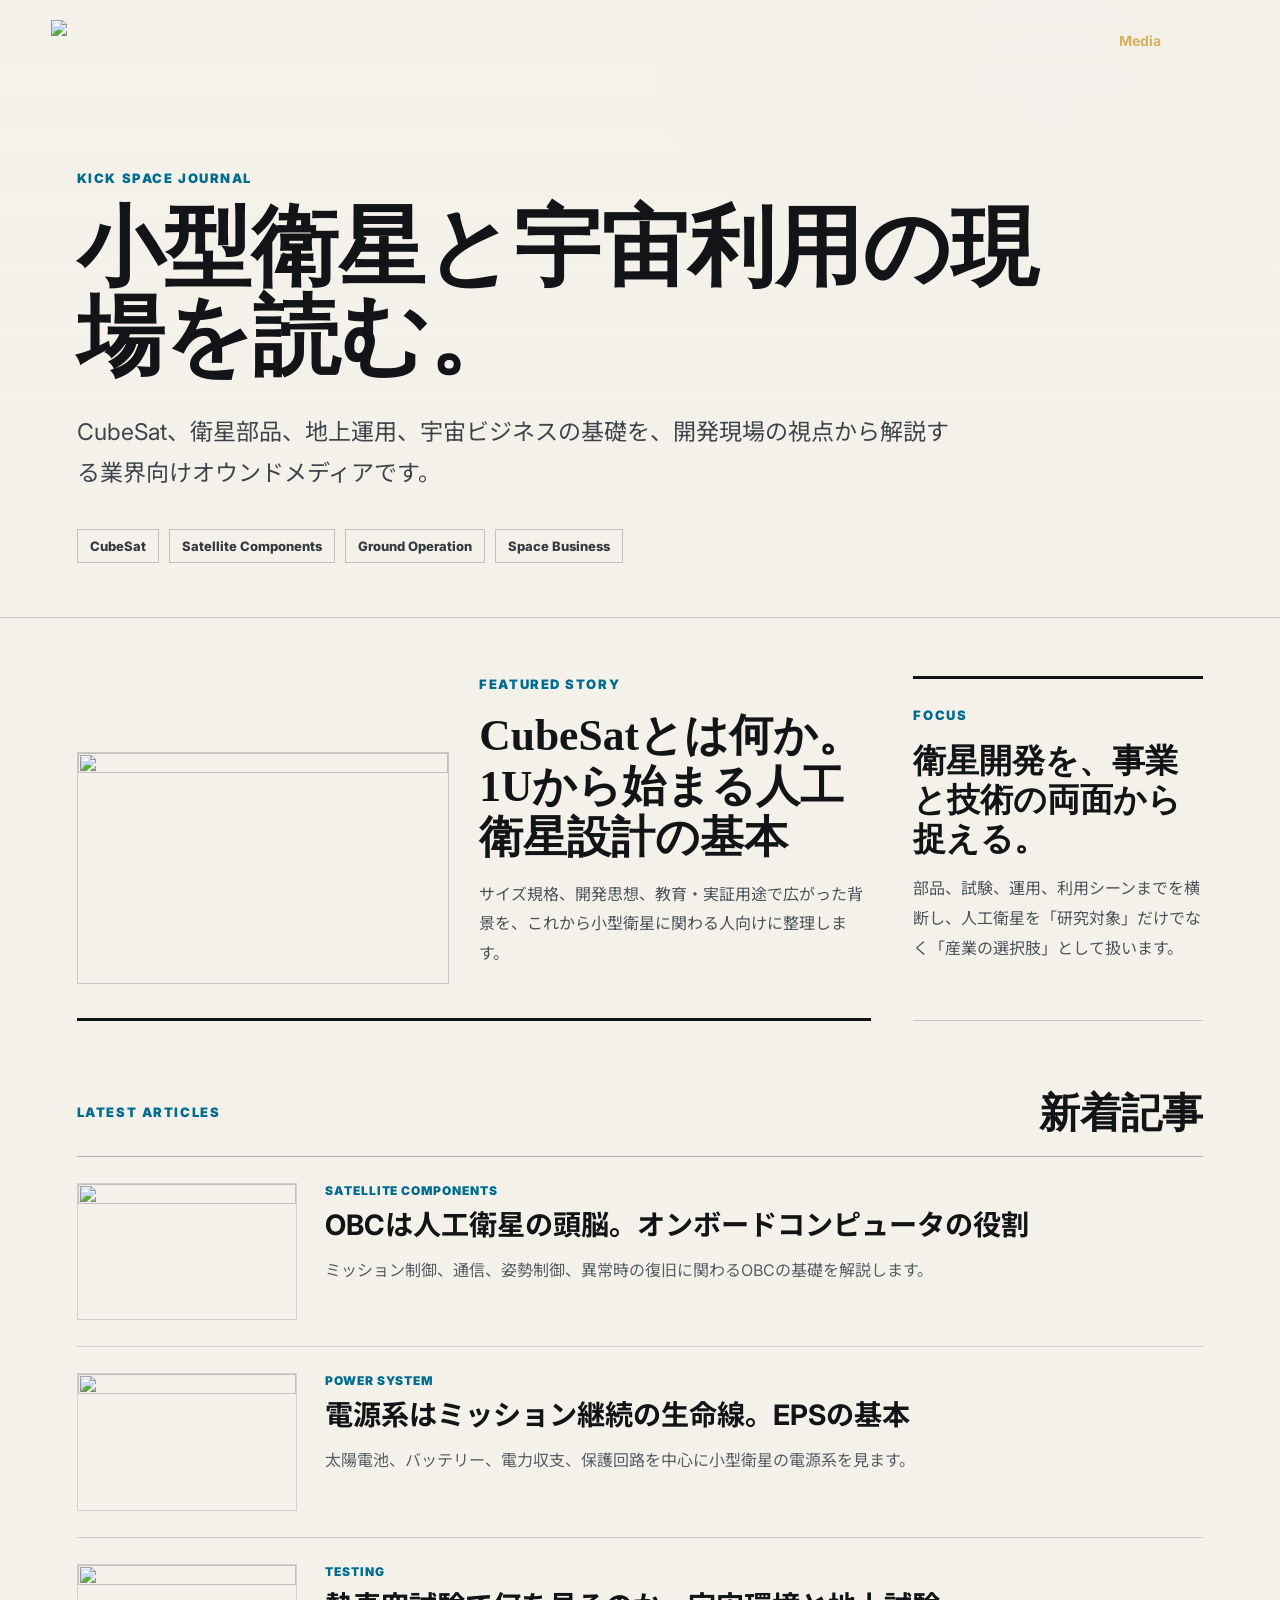
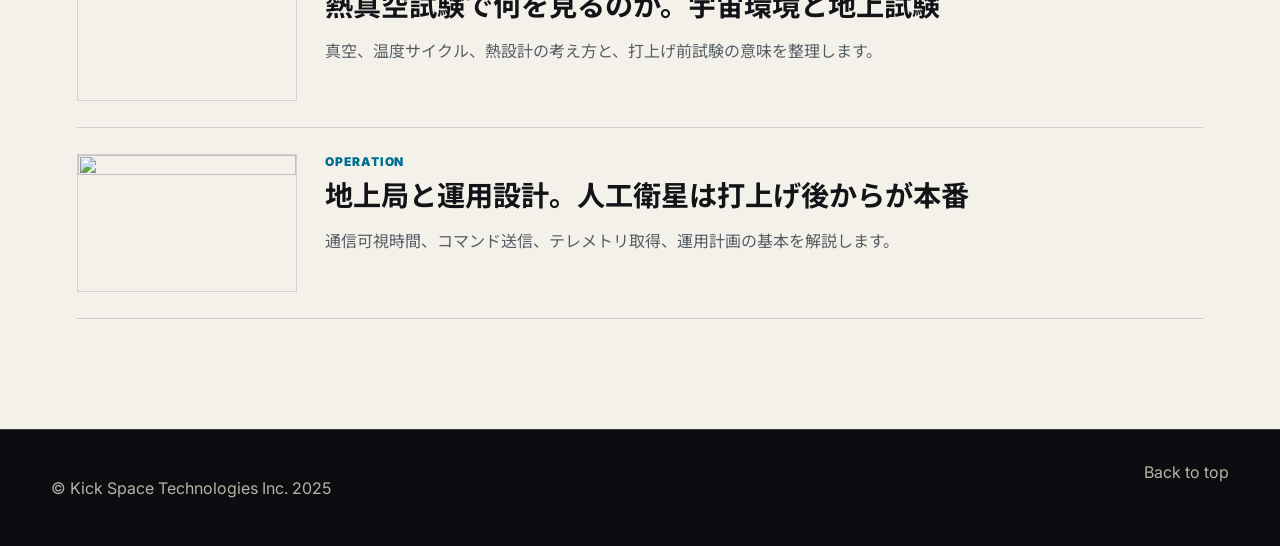
==== media.html @ a3f9a7f3 "Redesign media page as industry journal" ====
﻿<!doctype html>
<html lang="ja">
<head>
  <meta charset="utf-8" />
  <meta name="viewport" content="width=device-width, initial-scale=1" />
  <title>Media | Kick Space Technologies株式会社</title>
  <meta name="description" content="人工衛星に関する記事を発信するKick Space Technologies株式会社のメディアページです。" />
  <link rel="preconnect" href="https://fonts.googleapis.com">
  <link rel="preconnect" href="https://fonts.gstatic.com" crossorigin>
  <link href="https://fonts.googleapis.com/css2?family=Inter:wght@400;500;600;700;800&family=Noto+Sans+JP:wght@400;500;700;900&display=swap" rel="stylesheet">
  <link rel="stylesheet" href="style.css" />
</head>
<body>
  <header class="site-header" id="siteHeader">
    <a class="brand" href="index.html" aria-label="Kick Space Technologies株式会社 トップへ"><img class="brand-logo" src="assets/kst-logo-white.png" alt="Kick Space Technologies Inc." /></a>
    <button class="nav-toggle" id="navToggle" aria-expanded="false" aria-controls="globalNav" aria-label="メニューを開閉"><span></span><span></span><span></span></button>
    <nav class="global-nav" id="globalNav">
      <a class="nav-tab" href="index.html">Corporate</a>
      <a class="nav-tab" href="recruit.html">Recruit</a>
      <a href="service.html">Service</a>
      <a href="team.html">Team</a>
      <a href="news.html">News</a>
      <a class="active-link" href="media.html">Media</a>
      <a href="access.html">Access</a>
    </nav>
  </header>
  <main id="top" class="media-public">
    <section class="media-masthead">
      <p class="media-kicker">KICK SPACE JOURNAL</p>
      <h1>小型衛星と宇宙利用の現場を読む。</h1>
      <p class="media-lead">CubeSat、衛星部品、地上運用、宇宙ビジネスの基礎を、開発現場の視点から解説する業界向けオウンドメディアです。</p>
      <div class="media-topics" aria-label="記事テーマ">
        <span>CubeSat</span><span>Satellite Components</span><span>Ground Operation</span><span>Space Business</span>
      </div>
    </section>
    <section class="media-front">
      <a class="media-feature" href="media-cubesat.html">
        <img src="assets/hero-earth-cubesat.png" alt="" />
        <div>
          <p class="media-label">Featured Story</p>
          <h2>CubeSatとは何か。1Uから始まる人工衛星設計の基本</h2>
          <p>サイズ規格、開発思想、教育・実証用途で広がった背景を、これから小型衛星に関わる人向けに整理します。</p>
        </div>
      </a>
      <aside class="media-digest" aria-label="注目テーマ">
        <p class="media-label">Focus</p>
        <h2>衛星開発を、事業と技術の両面から捉える。</h2>
        <p>部品、試験、運用、利用シーンまでを横断し、人工衛星を「研究対象」だけでなく「産業の選択肢」として扱います。</p>
      </aside>
    </section>
    <section class="media-latest">
      <div class="media-section-heading">
        <p class="media-label">Latest Articles</p>
        <h2>新着記事</h2>
      </div>
      <div class="media-feed">
        <a href="media-obc.html"><img src="assets/component-obc.png" alt="" /><div><p>Satellite Components</p><h3>OBCは人工衛星の頭脳。オンボードコンピュータの役割</h3><span>ミッション制御、通信、姿勢制御、異常時の復旧に関わるOBCの基礎を解説します。</span></div></a>
        <a href="media-eps.html"><img src="assets/component-power.png" alt="" /><div><p>Power System</p><h3>電源系はミッション継続の生命線。EPSの基本</h3><span>太陽電池、バッテリー、電力収支、保護回路を中心に小型衛星の電源系を見ます。</span></div></a>
        <a href="media-thermal.html"><img src="assets/service-testing.png" alt="" /><div><p>Testing</p><h3>熱真空試験で何を見るのか。宇宙環境と地上試験</h3><span>真空、温度サイクル、熱設計の考え方と、打上げ前試験の意味を整理します。</span></div></a>
        <a href="media-ground.html"><img src="assets/service-operation.png" alt="" /><div><p>Operation</p><h3>地上局と運用設計。人工衛星は打上げ後からが本番</h3><span>通信可視時間、コマンド送信、テレメトリ取得、運用計画の基本を解説します。</span></div></a>
      </div>
    </section>
  </main>
  <footer class="site-footer"><p>© Kick Space Technologies Inc. 2025</p><a href="#top">Back to top</a></footer>
  <script src="script.js"></script>
</body>
</html>
---- style.css ----
:root{
  --bg:#03050a;
  --bg-soft:#080d17;
  --panel:rgba(255,255,255,.065);
  --panel-strong:rgba(255,255,255,.11);
  --text:#f5f7fb;
  --muted:#b6c0d4;
  --line:rgba(255,255,255,.18);
  --accent:#7be7ff;
  --accent-2:#ff335f;
  --max:1180px;
}
body.light-theme{
  --bg:#f7f9fc;
  --bg-soft:#edf2f7;
  --panel:rgba(0,18,36,.055);
  --panel-strong:rgba(0,18,36,.095);
  --text:#07111f;
  --muted:#475569;
  --line:rgba(7,17,31,.16);
  --accent:#006d8f;
  --accent-2:#d7194b;
}
*{box-sizing:border-box}
html{scroll-behavior:smooth}
body{
  margin:0;
  background:
    linear-gradient(rgba(3,5,10,.9),rgba(3,5,10,.94)),
    url("assets/hero-earth-cubesat.png") fixed right 18% top 44% / min(780px,56vw) auto no-repeat,
    var(--bg);
  color:var(--text);
  font-family:"Inter","Noto Sans JP",system-ui,sans-serif;
  letter-spacing:0;
  overflow-x:hidden;
}
body.light-theme{
  background:
    linear-gradient(rgba(247,249,252,.9),rgba(247,249,252,.94)),
    url("assets/hero-earth-cubesat.png") fixed right 18% top 44% / min(780px,56vw) auto no-repeat,
    var(--bg);
}
body::before{
  content:"";
  position:fixed;
  inset:0;
  pointer-events:none;
  background:linear-gradient(90deg,rgba(255,255,255,.03) 1px,transparent 1px),linear-gradient(rgba(255,255,255,.03) 1px,transparent 1px);
  background-size:82px 82px;
  mask-image:linear-gradient(to bottom,black,transparent 72%);
  z-index:-2;
}
body.light-theme::before{
  background:linear-gradient(90deg,rgba(7,17,31,.055) 1px,transparent 1px),linear-gradient(rgba(7,17,31,.055) 1px,transparent 1px);
}
a{color:inherit;text-decoration:none}
img{max-width:100%}
.site-header,main,.site-footer{position:relative}
main,.site-footer{z-index:1}
.site-header{
  position:fixed;
  top:0;left:0;right:0;
  z-index:20;
  display:flex;
  align-items:center;
  justify-content:space-between;
  padding:22px clamp(20px,4vw,60px);
  transition:.25s ease;
}
.site-header.scrolled{
  background:rgba(3,5,10,.8);
  backdrop-filter:blur(18px);
  border-bottom:1px solid var(--line);
  padding-block:14px;
}
body.light-theme .site-header.scrolled{
  background:rgba(247,249,252,.84);
}
.brand-logo{
  display:block;
  width:clamp(150px,14vw,215px);
  height:auto;
  filter:drop-shadow(0 0 18px rgba(123,231,255,.22));
}
body.light-theme .brand-logo{filter:invert(1) drop-shadow(0 0 14px rgba(0,109,143,.16))}
.global-nav{display:flex;gap:18px;font-weight:700;font-size:14px;align-items:center}
.global-nav a{color:#dfe6f5}
body.light-theme .global-nav a{color:#1f2937}
.global-nav a:hover,.active-link{color:var(--accent)!important}
.nav-tab{
  padding:8px 12px;
  border:1px solid rgba(255,255,255,.16);
  border-radius:999px;
  background:rgba(255,255,255,.04);
}
.nav-tab.active{border-color:rgba(123,231,255,.7);color:var(--accent)}
.nav-toggle{display:none;background:none;border:0;width:42px;height:42px}
.nav-toggle span{display:block;height:2px;background:#fff;margin:7px;border-radius:2px}
body.light-theme .nav-toggle span{background:#07111f}
.theme-toggle{
  display:inline-flex;
  align-items:center;
  gap:8px;
  min-height:38px;
  padding:0 12px;
  border:1px solid var(--line);
  border-radius:999px;
  background:rgba(255,255,255,.06);
  color:var(--text);
  font:inherit;
  font-size:13px;
  font-weight:800;
  cursor:pointer;
}
.theme-toggle:hover{border-color:var(--accent);color:var(--accent)}
.theme-dot{
  width:16px;
  height:16px;
  border-radius:50%;
  background:#fff;
  border:1px solid rgba(255,255,255,.5);
  box-shadow:inset -5px -3px 0 rgba(0,0,0,.65);
}
body.light-theme .theme-toggle{background:rgba(7,17,31,.04)}
body.light-theme .theme-dot{
  background:#07111f;
  border-color:rgba(7,17,31,.24);
  box-shadow:inset 5px 3px 0 rgba(255,255,255,.88);
}
.section-pad{max-width:var(--max);margin-inline:auto;padding:112px clamp(22px,4vw,42px)}
section{scroll-margin-top:92px}
.eyebrow{
  margin:0 0 18px;
  color:var(--accent);
  font-size:12px;
  font-weight:800;
  letter-spacing:.18em;
  text-transform:uppercase;
}
.lead,.body-text p,.section-head p,.card p,.news p,.form-note,.article-body p,.article-body li,.job-body p,.job-body li{
  color:var(--muted);
  line-height:1.9;
  font-size:15px;
}
.kv{
  position:relative;
  min-height:100vh;
  max-width:none;
  display:grid;
  align-items:center;
  padding:150px clamp(22px,6vw,92px) 96px;
  overflow:hidden;
}
.kv::after{
  content:"";
  position:absolute;
  inset:0;
  background:
    linear-gradient(90deg,rgba(3,5,10,.95) 0%,rgba(3,5,10,.78) 34%,rgba(3,5,10,.32) 62%,rgba(3,5,10,.1) 100%),
    linear-gradient(0deg,rgba(3,5,10,.92) 0%,transparent 34%);
  z-index:-1;
}
.kv-media{position:absolute;inset:0;z-index:-2}
.kv-media img{width:100%;height:100%;object-fit:cover;object-position:67% 50%;opacity:.96;filter:saturate(1.05) contrast(1.05)}
.kv-copy{width:min(760px,100%);position:relative;z-index:1}
.kv h1,.recruit-hero h1,.page-hero h1{
  margin:0 0 24px;
  font-size:clamp(40px,5.6vw,80px);
  line-height:1.08;
  font-weight:900;
  text-wrap:balance;
  word-break:keep-all;
  line-break:strict;
}
.kv h1{max-width:12em}
.lead{font-size:clamp(16px,1.35vw,20px);max-width:720px}
.kv-actions{display:flex;gap:14px;margin-top:32px;flex-wrap:wrap}
.button{
  display:inline-flex;
  align-items:center;
  justify-content:center;
  min-height:52px;
  padding:0 24px;
  border-radius:999px;
  font-weight:800;
  border:1px solid var(--line);
  cursor:pointer;
}
.button.primary{background:#fff;color:#05070c}
.button.primary:hover{background:var(--accent)}
.button.ghost{background:rgba(255,255,255,.05);color:#fff}
.button.ghost:hover{border-color:var(--accent);color:var(--accent)}
body.light-theme .button.primary{background:#07111f;color:#fff}
body.light-theme .button.ghost{background:rgba(7,17,31,.04);color:#07111f}
.statement{
  padding:42px 24px;
  border-block:1px solid var(--line);
  background:rgba(255,255,255,.03);
  text-align:center;
}
.statement p{margin:0;font-size:clamp(20px,3vw,38px);font-weight:900;color:#eef3ff}
.split,.contact,.message-panel{display:grid;grid-template-columns:.9fr 1.1fr;gap:58px}
.split h2,.section-head h2,.contact h2,.message-card h2{
  font-size:clamp(30px,4.4vw,62px);
  line-height:1.18;
  margin:0;
  font-weight:900;
  text-wrap:balance;
}
.cards{display:grid;grid-template-columns:repeat(4,1fr);gap:18px;margin-top:44px}
.card{
  overflow:hidden;
  min-height:330px;
  padding:0 24px 26px;
  background:linear-gradient(180deg,var(--panel),rgba(255,255,255,.025));
  border:1px solid var(--line);
  border-radius:8px;
  transition:.25s ease;
}
.card img{display:block;width:calc(100% + 48px);height:150px;margin:0 -24px 24px;object-fit:cover;border-bottom:1px solid rgba(255,255,255,.16)}
.card:hover,.position-card:hover,.link-card:hover,.news-list article:hover{transform:translateY(-5px);border-color:rgba(123,231,255,.55)}
.card-no{color:var(--accent-2);font-weight:900}
.card h3{font-size:21px;line-height:1.35;margin:18px 0 12px}
.page-hero,.recruit-hero{
  position:relative;
  max-width:none;
  min-height:56vh;
  display:flex;
  flex-direction:column;
  justify-content:flex-end;
  padding:150px clamp(22px,6vw,92px) 72px;
  overflow:hidden;
}
.page-hero::before,.recruit-hero::before{
  content:"";
  position:absolute;
  inset:0;
  background:
    linear-gradient(90deg,rgba(3,5,10,.95),rgba(3,5,10,.72) 52%,rgba(3,5,10,.35)),
    url("assets/hero-earth-cubesat.png") right center / cover no-repeat;
  z-index:-1;
}
body.light-theme .page-hero::before{
  background:
    linear-gradient(90deg,rgba(247,249,252,.96),rgba(247,249,252,.75) 52%,rgba(247,249,252,.38)),
    url("assets/hero-earth-cubesat.png") right center / cover no-repeat;
}
.recruit-hero{min-height:76vh}
.recruit-hero > div{
  width:min(1120px,100%);
}
.recruit-hero h1{
  max-width:12.2em;
  font-size:clamp(48px,5vw,92px);
  overflow-wrap:normal;
}
.recruit-hero::before{background:linear-gradient(90deg,rgba(3,5,10,.92),rgba(3,5,10,.48) 56%,rgba(3,5,10,.25)),url("assets/kitakyushu-manufacturing.png") center / cover no-repeat}
body.light-theme .recruit-hero::before{background:linear-gradient(90deg,rgba(247,249,252,.94),rgba(247,249,252,.58) 56%,rgba(247,249,252,.3)),url("assets/kitakyushu-manufacturing.png") center / cover no-repeat}
.message-card,.position-card,.link-card,.article-card,.access-card{
  border:1px solid var(--line);
  border-radius:8px;
  padding:26px;
  background:linear-gradient(180deg,var(--panel),rgba(255,255,255,.025));
}
.message-card{
  position:relative;
  overflow:hidden;
  min-height:540px;
  display:flex;
  flex-direction:column;
}
.message-photo{
  width:min(330px,62%);
  margin:auto 0 -26px auto;
  border:1px solid rgba(255,255,255,.2);
  border-radius:8px 0 0 0;
  overflow:hidden;
  background:rgba(255,255,255,.05);
  box-shadow:0 -18px 44px rgba(0,0,0,.28);
}
.message-photo img{
  display:block;
  width:100%;
  aspect-ratio:4/5;
  object-fit:cover;
  object-position:center top;
}
body.light-theme .message-photo{border-color:rgba(7,17,31,.16)}
.position-grid,.link-grid{display:grid;grid-template-columns:repeat(3,1fr);gap:18px}
.media-grid{display:grid;grid-template-columns:repeat(2,minmax(0,1fr));gap:18px}
.article-card{display:block;overflow:hidden;padding:0}
.article-card img{
  display:block;
  width:100%;
  height:220px;
  object-fit:cover;
  border-bottom:1px solid var(--line);
}
.article-card h3,.article-card p{padding-inline:26px}
.article-card h3{padding-top:24px}
.article-card p{padding-bottom:26px}
.position-card{display:block;transition:.2s ease}
.position-card h3,.link-card h3,.article-card h3{
  margin:0 0 12px;
  font-size:22px;
  line-height:1.45;
  word-break:keep-all;
  line-break:strict;
  overflow-wrap:break-word;
}
.media-hero h1{
  max-width:11em;
  font-size:clamp(34px,4.2vw,62px);
  line-height:1.15;
}
.media-hero .lead{max-width:780px}
.media-public{
  background:#f4f1ea;
  color:#121417;
  min-height:100vh;
}
.media-public a{color:inherit}
.media-masthead{
  padding:170px clamp(22px,6vw,116px) 54px;
  border-bottom:1px solid rgba(18,20,23,.18);
  background:
    linear-gradient(180deg,rgba(244,241,234,.96),rgba(244,241,234,1)),
    radial-gradient(circle at 82% 18%,rgba(0,109,143,.16),transparent 34%);
}
.media-kicker,
.media-label{
  margin:0 0 18px;
  color:#006d8f;
  font-size:13px;
  font-weight:900;
  letter-spacing:.12em;
  text-transform:uppercase;
}
.media-masthead h1{
  max-width:980px;
  margin:0;
  font-family:Georgia,"Times New Roman","Noto Serif JP",serif;
  font-size:clamp(48px,6.8vw,112px);
  line-height:1.02;
  font-weight:700;
}
.media-lead{
  max-width:880px;
  margin:30px 0 0;
  color:#3d444b;
  font-size:clamp(17px,1.8vw,24px);
  line-height:1.8;
}
.media-topics{
  display:flex;
  flex-wrap:wrap;
  gap:10px;
  margin-top:34px;
}
.media-topics span{
  border:1px solid rgba(18,20,23,.22);
  padding:8px 12px;
  color:#333a40;
  font-size:13px;
  font-weight:800;
}
.media-front,
.media-latest{
  max-width:1640px;
  margin-inline:auto;
  padding-inline:clamp(22px,6vw,116px);
}
.media-front{
  display:grid;
  grid-template-columns:minmax(0,1.7fr) minmax(280px,.62fr);
  gap:42px;
  padding-block:58px 34px;
}
.media-feature{
  display:grid;
  grid-template-columns:minmax(300px,.95fr) minmax(0,1fr);
  gap:30px;
  align-items:end;
  padding-bottom:34px;
  border-bottom:3px solid #121417;
}
.media-feature img{
  width:100%;
  aspect-ratio:16/10;
  object-fit:cover;
  border:1px solid rgba(18,20,23,.18);
}
.media-feature h2,
.media-digest h2,
.media-section-heading h2{
  margin:0;
  font-family:Georgia,"Times New Roman","Noto Serif JP",serif;
  font-weight:700;
  line-height:1.18;
}
.media-feature h2{
  font-size:clamp(30px,3.4vw,56px);
}
.media-feature p:not(.media-label),
.media-digest p:not(.media-label){
  color:#4b535a;
  font-size:16px;
  line-height:1.85;
}
.media-digest{
  border-top:3px solid #121417;
  border-bottom:1px solid rgba(18,20,23,.18);
  padding:28px 0;
}
.media-digest h2{
  font-size:clamp(26px,2.6vw,40px);
}
.media-latest{
  padding-block:34px 110px;
}
.media-section-heading{
  display:flex;
  align-items:end;
  justify-content:space-between;
  gap:24px;
  border-bottom:1px solid rgba(18,20,23,.28);
  padding-bottom:18px;
}
.media-section-heading h2{
  font-size:clamp(30px,3.2vw,48px);
}
.media-feed{
  display:grid;
}
.media-feed a{
  display:grid;
  grid-template-columns:220px minmax(0,1fr);
  gap:28px;
  padding:26px 0;
  border-bottom:1px solid rgba(18,20,23,.16);
}
.media-feed img{
  width:100%;
  aspect-ratio:16/10;
  object-fit:cover;
  border:1px solid rgba(18,20,23,.14);
}
.media-feed p{
  margin:0 0 8px;
  color:#006d8f;
  font-size:12px;
  font-weight:900;
  letter-spacing:.08em;
  text-transform:uppercase;
}
.media-feed h3{
  margin:0;
  font-size:clamp(22px,2.2vw,34px);
  line-height:1.35;
}
.media-feed span{
  display:block;
  margin-top:12px;
  color:#555d64;
  line-height:1.75;
}
.position-meta{display:flex;flex-wrap:wrap;gap:8px;margin-top:18px}
.position-meta span{font-size:12px;font-weight:800;color:#dfe6f5;border:1px solid var(--line);border-radius:999px;padding:6px 10px}
.service-detail{display:grid;grid-template-columns:92px minmax(0,1fr);gap:34px;border-bottom:1px solid var(--line);padding-block:74px}
.service-number{color:var(--accent-2);font-size:50px;line-height:1;font-weight:900}
.service-content{max-width:980px}
.service-content h2{margin:0 0 20px;font-size:clamp(28px,3.6vw,52px);line-height:1.18}
.service-content p,.service-list li{color:var(--muted);font-size:16px;line-height:1.9}
.service-content a,.article-body a{color:var(--accent);text-decoration:underline;text-underline-offset:4px}
.service-wide-image{width:100%;max-height:390px;object-fit:cover;border:1px solid var(--line);border-radius:8px;margin-top:24px}
.product-grid{display:grid;grid-template-columns:repeat(3,1fr);gap:16px;margin-top:24px}
.product-grid article{border:1px solid var(--line);border-radius:8px;overflow:hidden;background:var(--panel)}
.product-grid img{width:100%;height:180px;object-fit:cover;display:block}
.product-grid h3{margin:0;padding:16px 18px 6px;font-size:18px}
.product-grid p{padding:0 18px 18px;margin:0;font-size:13px;line-height:1.7}
.service-list{display:grid;grid-template-columns:repeat(2,1fr);gap:10px 22px;padding-left:1.2em}
.team-section,.spacecraft{max-width:none;background:linear-gradient(180deg,rgba(255,255,255,.035),rgba(255,255,255,.015));border-block:1px solid var(--line)}
.team-section .section-head,.team-strip,.spacecraft .section-head,.manufacturing-feature{max-width:var(--max);margin-inline:auto}
.team-strip{display:grid;grid-template-columns:.88fr repeat(5,1fr);gap:14px;margin-top:44px}
.team-logo-card,.member-card{min-height:260px;border:1px solid var(--line);border-radius:8px;background:linear-gradient(180deg,rgba(255,255,255,.08),rgba(255,255,255,.025));overflow:hidden;transition:.2s ease}
.team-logo-card:hover,.member-card:hover{transform:translateY(-6px);border-color:rgba(123,231,255,.62)}
.team-logo-card{display:flex;flex-direction:column;justify-content:space-between;padding:24px}
.team-logo-card img{width:100%;max-width:210px;height:auto}
.team-logo-card span,.member-card span{color:var(--muted);font-size:12px;font-weight:800}
.member-card{display:flex;flex-direction:column}
.member-card img{width:100%;height:190px;object-fit:cover;object-position:center top}
.member-card strong{display:block;padding:18px 18px 6px;font-size:20px}
.member-card span{padding:0 18px 18px}
.interview-page{
  max-width:var(--max);
  margin-inline:auto;
  padding:140px clamp(22px,4vw,42px) 104px;
  display:grid;
  grid-template-columns:minmax(260px,360px) minmax(0,1fr);
  gap:56px;
  align-items:start;
}
.interview-photo{
  position:sticky;
  top:112px;
  border:1px solid var(--line);
  border-radius:8px;
  overflow:hidden;
  background:rgba(255,255,255,.05);
}
.interview-photo img{
  display:block;
  width:100%;
  aspect-ratio:4/5;
  object-fit:cover;
  object-position:center top;
}
.interview-article{
  min-width:0;
  max-width:760px;
}
.interview-article h1{
  margin:0 0 24px;
  font-size:clamp(34px,4.2vw,60px);
  line-height:1.16;
  font-weight:900;
  text-wrap:balance;
  word-break:keep-all;
  line-break:strict;
}
.interview-article h2{
  margin:46px 0 16px;
  padding-top:30px;
  border-top:1px solid var(--line);
  font-size:clamp(21px,2vw,28px);
  line-height:1.55;
  word-break:keep-all;
  line-break:strict;
}
.interview-article p,.interview-article li{
  color:var(--muted);
  font-size:16px;
  line-height:2;
}
.interview-article a{
  color:var(--accent);
  text-decoration:underline;
  text-underline-offset:4px;
}
.profile-box{
  margin:28px 0 44px;
  padding:24px;
  border:1px solid var(--line);
  border-radius:8px;
  background:rgba(255,255,255,.055);
}
.profile-box h3{
  margin:0 0 16px;
  font-size:24px;
  line-height:1.35;
}
.profile-box p{
  margin:10px 0 0;
}
.interview-article blockquote{
  margin:26px 0;
  padding:20px 24px;
  border-left:3px solid var(--accent);
  border-radius:0 8px 8px 0;
  background:rgba(123,231,255,.07);
}
.interview-article blockquote p{
  margin:0;
  color:#eef7ff;
  font-weight:700;
}
.interview-next{
  display:flex;
  gap:12px;
  flex-wrap:wrap;
  margin-top:54px;
}
.manufacturing-feature{display:grid;grid-template-columns:1.08fr .92fr;gap:42px;align-items:center;margin-top:48px;padding:1px;border:1px solid rgba(255,255,255,.2);background:rgba(255,255,255,.04)}
.manufacturing-feature img{width:100%;height:100%;min-height:330px;object-fit:cover}
.manufacturing-feature div{padding:32px 32px 32px 0}
.manufacturing-feature h3{font-size:clamp(26px,3vw,42px);line-height:1.22;margin:0 0 18px}
.news-list{display:grid;gap:14px;margin-top:36px}
.news-list article{
  display:grid;
  grid-template-columns:180px 132px minmax(520px,1fr) 80px;
  gap:18px;
  align-items:start;
  padding:24px;
  border:1px solid transparent;
  border-top:1px solid var(--line);
  transition:.2s ease;
}
.news-thumb{
  width:100%;
  aspect-ratio:16/10;
  object-fit:cover;
  border:1px solid var(--line);
  border-radius:8px;
}
.news-list time{color:var(--accent);font-weight:800}
.news-list h3{margin:0;font-size:20px;line-height:1.5}
.news-list p{margin:0}
.article-layout,.job-layout{max-width:920px;margin-inline:auto;padding:130px clamp(22px,4vw,42px) 96px}
.article-hero-image{
  width:100%;
  max-height:430px;
  object-fit:cover;
  border:1px solid var(--line);
  border-radius:8px;
  margin:14px 0 34px;
}
.article-body h2,.job-body h2{font-size:26px;line-height:1.4;margin:42px 0 14px}
.article-body h3,.job-body h3{font-size:20px;margin:30px 0 10px}
.article-body ul,.job-body ul{padding-left:1.2em}
.source-list{margin-top:42px;padding:20px;border:1px solid var(--line);border-radius:8px;background:rgba(255,255,255,.04)}
.source-list a{display:block;color:var(--accent);margin-top:8px;text-decoration:underline;text-underline-offset:4px}
.job-lead{padding:24px;border:1px solid var(--line);border-radius:8px;background:rgba(255,255,255,.045);margin:24px 0 36px}
.job-table{display:grid;gap:1px;background:var(--line);border:1px solid var(--line);margin:22px 0}
.job-row{display:grid;grid-template-columns:160px 1fr;background:#070b14}
body.light-theme .job-row{background:#fff}
.job-row strong,.job-row span{padding:16px}
.job-row strong{color:var(--accent)}
.channel-grid{display:grid;grid-template-columns:repeat(4,1fr);gap:16px}
.channel-card{border:1px solid var(--line);border-radius:8px;padding:22px;background:linear-gradient(180deg,var(--panel),rgba(255,255,255,.025));display:grid;gap:16px;min-height:170px}
.channel-icon{width:44px;height:44px;border-radius:50%;display:grid;place-items:center;background:#fff;color:#05070c;font-weight:900}
.channel-card h3{margin:0;font-size:20px}.channel-card p{margin:0;color:var(--muted);line-height:1.7}
.access-grid{display:grid;grid-template-columns:.9fr 1.1fr;gap:22px;align-items:stretch}
.access-card h2{margin:0 0 18px;font-size:clamp(26px,3vw,42px);line-height:1.2}
.access-list{display:grid;gap:1px;background:var(--line);border:1px solid var(--line);margin-top:22px}
.access-row{display:grid;grid-template-columns:140px 1fr;background:#070b14}
body.light-theme .access-row{background:#fff}
.access-row strong,.access-row span{padding:15px}
.access-row strong{color:var(--accent)}
.map-panel{
  min-height:360px;
  border:1px solid var(--line);
  border-radius:8px;
  overflow:hidden;
  background:
    linear-gradient(rgba(3,5,10,.26),rgba(3,5,10,.72)),
    url("assets/kitakyushu-manufacturing.png") center / cover no-repeat;
  display:flex;
  align-items:flex-end;
  padding:28px;
}
.map-panel .button{background:#fff;color:#05070c}
body.light-theme .map-panel .button{background:#07111f;color:#fff}
.contact-form{padding:30px;border:1px solid var(--line);border-radius:8px;background:var(--panel)}
label{display:block;font-size:13px;font-weight:800;color:#eef3ff;margin-bottom:16px}
input,textarea{width:100%;margin-top:8px;border:1px solid rgba(255,255,255,.18);border-radius:8px;background:rgba(0,0,0,.28);color:#fff;padding:15px 16px;font:inherit}
textarea{resize:vertical}.contact-form .button{width:100%;margin-top:8px}
.site-footer{display:flex;justify-content:space-between;gap:20px;padding:32px clamp(22px,4vw,60px);border-top:1px solid var(--line);color:var(--muted)}
@media (max-width:960px){
  .split,.contact,.message-panel,.manufacturing-feature,.service-detail,.job-row,.interview-page,.access-grid,.access-row{grid-template-columns:1fr}
  .cards,.position-grid,.link-grid,.team-strip,.product-grid,.media-grid,.channel-grid{grid-template-columns:repeat(2,1fr)}
  .media-masthead{padding-top:132px}
  .media-front,
  .media-feature{grid-template-columns:1fr}
  .media-digest{border-top-width:1px}
  .media-feed a{grid-template-columns:180px minmax(0,1fr)}
  .service-list{grid-template-columns:1fr}.manufacturing-feature div{padding:10px 28px 32px}
  .interview-page{gap:34px;padding-top:120px}
  .interview-photo{position:relative;top:auto;max-width:420px}
  .interview-article{max-width:none}
  .news-list article{grid-template-columns:160px 1fr}
  .news-list h3,.news-list p{grid-column:1 / -1}
  .global-nav{position:fixed;inset:74px 18px auto 18px;display:none;flex-direction:column;padding:24px;border:1px solid var(--line);border-radius:8px;background:rgba(3,5,10,.94);backdrop-filter:blur(18px)}
  body.light-theme .global-nav{background:rgba(247,249,252,.96)}
  .global-nav.open{display:flex}.nav-toggle{display:block}
}
@media (max-width:560px){
  .section-pad{padding-block:86px}.kv{min-height:92vh;padding-inline:22px}.kv h1{font-size:clamp(36px,10vw,54px);max-width:9em}
  .recruit-hero h1{font-size:clamp(36px,11vw,54px);max-width:9.5em}
  .media-masthead{padding:116px 22px 42px}
  .media-masthead h1{font-size:clamp(42px,14vw,64px)}
  .media-front,
  .media-latest{padding-inline:22px}
  .media-front{padding-block:38px 22px}
  .media-feed a{grid-template-columns:1fr}
  .message-card{min-height:auto}
  .message-photo{width:100%;margin:26px 0 -26px}
  .interview-page{padding:104px 22px 76px}
  .interview-article h1{font-size:32px}
  .interview-article h2{font-size:21px}
  .interview-article p,.interview-article li{font-size:15px;line-height:1.9}
  .cards,.position-grid,.link-grid,.team-strip,.product-grid,.media-grid,.channel-grid{grid-template-columns:1fr}
  .news-list article{grid-template-columns:1fr}
  .site-footer{flex-direction:column}.brand-logo{width:148px}.kv-actions .button{width:100%}.card{min-height:auto}
}

/* Design refresh: quieter industrial-corporate tone without changing content. */
:root{
  --bg:#0b0d10;
  --bg-soft:#12161b;
  --panel:#12161b;
  --panel-strong:#181e25;
  --text:#f4f1ea;
  --muted:#b9b1a5;
  --line:rgba(244,241,234,.18);
  --accent:#d6b25e;
  --accent-2:#8fb3c9;
}
body.light-theme{
  --bg:#f4f1ea;
  --bg-soft:#e9e3d7;
  --panel:#fffaf0;
  --panel-strong:#ece4d5;
  --text:#171717;
  --muted:#5f5b53;
  --line:rgba(23,23,23,.18);
  --accent:#8a6528;
  --accent-2:#315f78;
}
body,
body.light-theme{
  background:var(--bg);
}
body::before{
  content:none;
}
.site-header{
  padding:20px clamp(20px,4vw,60px);
}
.site-header.scrolled{
  background:rgba(11,13,16,.92);
  backdrop-filter:blur(12px);
  padding-block:12px;
}
body.light-theme .site-header.scrolled{
  background:rgba(244,241,234,.94);
}
.brand-logo{
  filter:none;
}
body.light-theme .brand-logo{
  filter:invert(1);
}
.global-nav a{
  color:rgba(244,241,234,.86);
}
.nav-tab,
.theme-toggle{
  border-radius:3px;
  background:transparent;
}
.nav-tab{
  border-color:currentColor;
  padding:7px 11px;
}
.nav-tab.active{
  color:var(--accent);
}
.theme-dot{
  border-radius:2px;
  box-shadow:none;
}
.eyebrow{
  font-weight:700;
  letter-spacing:.08em;
}
.kv{
  min-height:92vh;
  padding-bottom:84px;
}
.kv::after{
  background:
    linear-gradient(90deg,rgba(11,13,16,.98) 0%,rgba(11,13,16,.82) 38%,rgba(11,13,16,.48) 68%,rgba(11,13,16,.2) 100%),
    linear-gradient(0deg,rgba(11,13,16,.95) 0%,transparent 32%);
}
.kv-media img,
.card img,
.article-card img,
.service-wide-image,
.product-grid img,
.member-card img,
.interview-photo img,
.manufacturing-feature img,
.news-thumb,
.article-hero-image{
  filter:saturate(.88) contrast(1.02);
}
.kv h1,
.recruit-hero h1,
.page-hero h1,
.split h2,
.section-head h2,
.contact h2,
.message-card h2{
  font-weight:800;
}
.button{
  border-radius:3px;
  font-weight:700;
}
.button.primary,
body.light-theme .button.primary{
  background:var(--text);
  border-color:var(--text);
  color:var(--bg);
}
.button.primary:hover{
  background:var(--accent);
  border-color:var(--accent);
  color:#111;
}
.button.ghost,
body.light-theme .button.ghost{
  background:transparent;
  color:var(--text);
}
.statement{
  background:var(--bg-soft);
}
.statement p{
  color:var(--text);
  font-weight:800;
}
.card,
.message-card,
.position-card,
.link-card,
.article-card,
.access-card,
.product-grid article,
.team-logo-card,
.member-card,
.profile-box,
.source-list,
.job-lead,
.channel-card,
.contact-form{
  background:var(--panel);
  border-radius:2px;
}
.card,
.position-card,
.link-card,
.article-card,
.team-logo-card,
.member-card,
.news-list article{
  transition:transform .2s ease,border-color .2s ease;
}
.card:hover,
.position-card:hover,
.link-card:hover,
.news-list article:hover,
.team-logo-card:hover,
.member-card:hover{
  transform:translateY(-2px);
  border-color:var(--accent);
}
.card img{
  border-bottom-color:var(--line);
}
.card-no,
.service-number{
  color:var(--accent-2);
  font-weight:800;
}
.page-hero::before,
.recruit-hero::before{
  background:
    linear-gradient(90deg,rgba(11,13,16,.98),rgba(11,13,16,.78) 52%,rgba(11,13,16,.44)),
    url("assets/hero-earth-cubesat.png") right center / cover no-repeat;
}
body.light-theme .page-hero::before{
  background:
    linear-gradient(90deg,rgba(11,13,16,.94),rgba(11,13,16,.68) 52%,rgba(11,13,16,.3)),
    url("assets/hero-earth-cubesat.png") right center / cover no-repeat;
}
.recruit-hero::before{
  background:
    linear-gradient(90deg,rgba(11,13,16,.94),rgba(11,13,16,.6) 56%,rgba(11,13,16,.3)),
    url("assets/kitakyushu-manufacturing.png") center / cover no-repeat;
}
body.light-theme .recruit-hero::before{
  background:
    linear-gradient(90deg,rgba(11,13,16,.94),rgba(11,13,16,.62) 56%,rgba(11,13,16,.28)),
    url("assets/kitakyushu-manufacturing.png") center / cover no-repeat;
}
body.light-theme .kv,
body.light-theme .page-hero,
body.light-theme .recruit-hero{
  color:#f4f1ea;
}
body.light-theme .kv .lead,
body.light-theme .page-hero .lead,
body.light-theme .recruit-hero .lead{
  color:rgba(244,241,234,.82);
}
body.light-theme .kv .eyebrow,
body.light-theme .page-hero .eyebrow,
body.light-theme .recruit-hero .eyebrow{
  color:var(--accent);
}
body.light-theme .kv .button.primary,
body.light-theme .page-hero .button.primary,
body.light-theme .recruit-hero .button.primary{
  background:#f4f1ea;
  border-color:#f4f1ea;
  color:#0b0d10;
}
body.light-theme .kv .button.ghost,
body.light-theme .page-hero .button.ghost,
body.light-theme .recruit-hero .button.ghost{
  background:rgba(11,13,16,.2);
  border-color:rgba(244,241,234,.38);
  color:#f4f1ea;
}
.message-photo,
.interview-photo,
.service-wide-image,
.news-thumb,
.article-hero-image,
.map-panel{
  border-radius:2px;
  box-shadow:none;
}
.position-meta span{
  border-radius:2px;
  color:var(--muted);
}
.team-section,
.spacecraft{
  background:var(--bg-soft);
}
.interview-article blockquote{
  background:var(--bg-soft);
  border-radius:0 2px 2px 0;
}
.interview-article blockquote p{
  color:var(--text);
}
.manufacturing-feature{
  padding:0;
  background:var(--panel);
  border-color:var(--line);
}
.channel-icon{
  border-radius:2px;
  background:var(--text);
  color:var(--bg);
  font-weight:800;
}
.map-panel{
  background:
    linear-gradient(rgba(11,13,16,.16),rgba(11,13,16,.72)),
    url("assets/kitakyushu-manufacturing.png") center / cover no-repeat;
}
label{
  color:var(--text);
}
input,
textarea{
  border-color:var(--line);
  border-radius:2px;
  background:rgba(0,0,0,.18);
  color:var(--text);
}
body.light-theme input,
body.light-theme textarea{
  background:rgba(255,255,255,.58);
}
@media (max-width:960px){
  .global-nav{
    border-radius:2px;
    background:rgba(11,13,16,.96);
  }
}
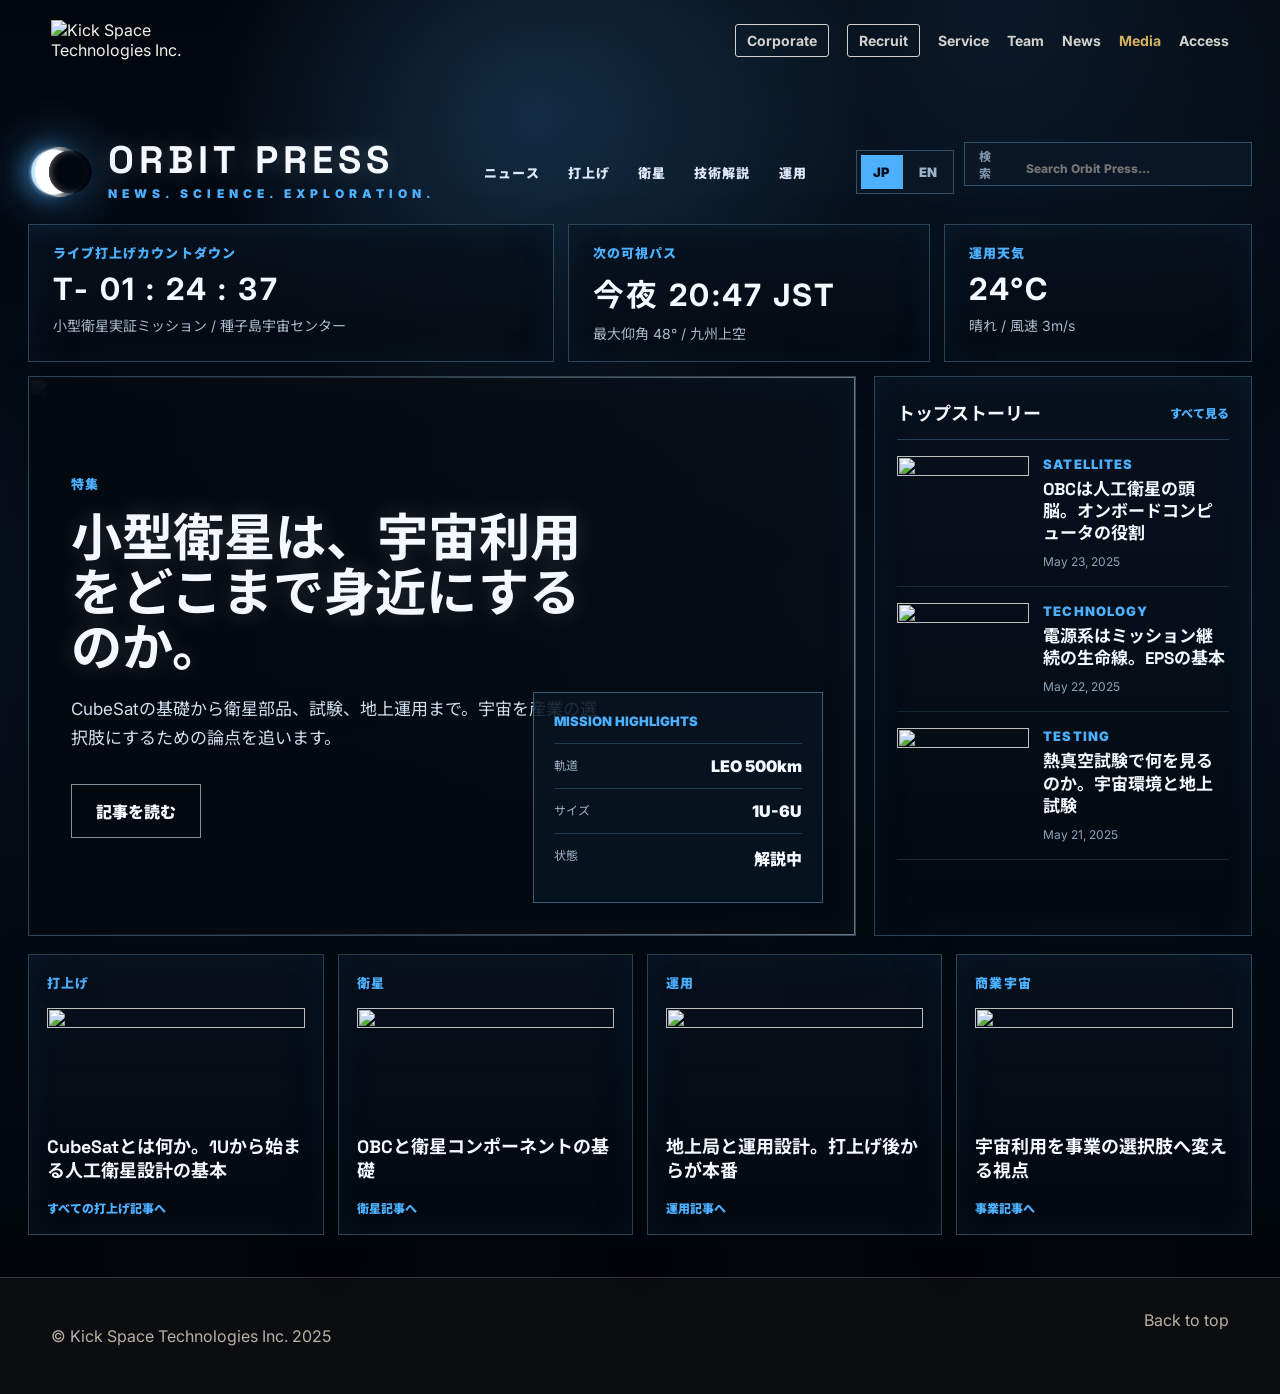
==== commit ef27a685: "Refine Orbit Press visual identity" ====
--- a/media.html
+++ b/media.html
@@ -7,7 +7,7 @@
   <meta name="description" content="人工衛星に関する記事を発信するKick Space Technologies株式会社のメディアページです。" />
   <link rel="preconnect" href="https://fonts.googleapis.com">
   <link rel="preconnect" href="https://fonts.gstatic.com" crossorigin>
-  <link href="https://fonts.googleapis.com/css2?family=Inter:wght@400;500;600;700;800&family=Noto+Sans+JP:wght@400;500;700;900&display=swap" rel="stylesheet">
+  <link href="https://fonts.googleapis.com/css2?family=Inter:wght@400;500;600;700;800&family=Noto+Sans+JP:wght@400;500;700;900&family=Space+Grotesk:wght@500;600;700&display=swap" rel="stylesheet">
   <link rel="stylesheet" href="style.css" />
 </head>
 <body>
@@ -24,41 +24,64 @@
       <a href="access.html">Access</a>
     </nav>
   </header>
-  <main id="top" class="media-public">
-    <section class="media-masthead">
-      <p class="media-kicker">KICK SPACE JOURNAL</p>
-      <h1>小型衛星と宇宙利用の現場を読む。</h1>
-      <p class="media-lead">CubeSat、衛星部品、地上運用、宇宙ビジネスの基礎を、開発現場の視点から解説する業界向けオウンドメディアです。</p>
-      <div class="media-topics" aria-label="記事テーマ">
-        <span>CubeSat</span><span>Satellite Components</span><span>Ground Operation</span><span>Space Business</span>
+  <main id="top" class="media-public orbit-press">
+    <section class="orbit-shell">
+      <div class="orbit-topbar">
+        <a class="orbit-brand" href="media.html" aria-label="Orbit Press top">
+          <span class="orbit-mark" aria-hidden="true"><span></span></span>
+          <span><strong>ORBIT PRESS</strong><em>NEWS. SCIENCE. EXPLORATION.</em></span>
+        </a>
+        <nav class="orbit-nav" aria-label="Orbit Press sections">
+          <a href="media.html" data-ja="ニュース" data-en="News">ニュース</a>
+          <a href="media-cubesat.html" data-ja="打上げ" data-en="Launches">打上げ</a>
+          <a href="media-obc.html" data-ja="衛星" data-en="Satellites">衛星</a>
+          <a href="media-eps.html" data-ja="技術解説" data-en="Technology">技術解説</a>
+          <a href="media-ground.html" data-ja="運用" data-en="Operations">運用</a>
+        </nav>
+        <div class="orbit-actions">
+          <div class="media-lang-switch" aria-label="Language switch">
+            <button type="button" class="active" data-media-lang="ja">JP</button>
+            <button type="button" data-media-lang="en">EN</button>
+          </div>
+          <label class="orbit-search"><span data-ja="検索" data-en="Search">検索</span><input type="search" placeholder="Search Orbit Press..." /></label>
+        </div>
       </div>
-    </section>
-    <section class="media-front">
-      <a class="media-feature" href="media-cubesat.html">
-        <img src="assets/hero-earth-cubesat.png" alt="" />
-        <div>
-          <p class="media-label">Featured Story</p>
-          <h2>CubeSatとは何か。1Uから始まる人工衛星設計の基本</h2>
-          <p>サイズ規格、開発思想、教育・実証用途で広がった背景を、これから小型衛星に関わる人向けに整理します。</p>
-        </div>
-      </a>
-      <aside class="media-digest" aria-label="注目テーマ">
-        <p class="media-label">Focus</p>
-        <h2>衛星開発を、事業と技術の両面から捉える。</h2>
-        <p>部品、試験、運用、利用シーンまでを横断し、人工衛星を「研究対象」だけでなく「産業の選択肢」として扱います。</p>
-      </aside>
-    </section>
-    <section class="media-latest">
-      <div class="media-section-heading">
-        <p class="media-label">Latest Articles</p>
-        <h2>新着記事</h2>
-      </div>
-      <div class="media-feed">
-        <a href="media-obc.html"><img src="assets/component-obc.png" alt="" /><div><p>Satellite Components</p><h3>OBCは人工衛星の頭脳。オンボードコンピュータの役割</h3><span>ミッション制御、通信、姿勢制御、異常時の復旧に関わるOBCの基礎を解説します。</span></div></a>
-        <a href="media-eps.html"><img src="assets/component-power.png" alt="" /><div><p>Power System</p><h3>電源系はミッション継続の生命線。EPSの基本</h3><span>太陽電池、バッテリー、電力収支、保護回路を中心に小型衛星の電源系を見ます。</span></div></a>
-        <a href="media-thermal.html"><img src="assets/service-testing.png" alt="" /><div><p>Testing</p><h3>熱真空試験で何を見るのか。宇宙環境と地上試験</h3><span>真空、温度サイクル、熱設計の考え方と、打上げ前試験の意味を整理します。</span></div></a>
-        <a href="media-ground.html"><img src="assets/service-operation.png" alt="" /><div><p>Operation</p><h3>地上局と運用設計。人工衛星は打上げ後からが本番</h3><span>通信可視時間、コマンド送信、テレメトリ取得、運用計画の基本を解説します。</span></div></a>
-      </div>
+
+      <section class="orbit-status-grid" aria-label="Orbit Press live status">
+        <div class="orbit-status-card is-countdown"><p data-ja="ライブ打上げカウントダウン" data-en="Live Launch Countdown">ライブ打上げカウントダウン</p><strong>T- 01 : 24 : 37</strong><span data-ja="小型衛星実証ミッション / 種子島宇宙センター" data-en="Small Satellite Demo Mission / Tanegashima Space Center">小型衛星実証ミッション / 種子島宇宙センター</span></div>
+        <div class="orbit-status-card"><p data-ja="次の可視パス" data-en="Next Pass">次の可視パス</p><strong data-ja="今夜 20:47 JST" data-en="Tonight 8:47 PM JST">今夜 20:47 JST</strong><span data-ja="最大仰角 48° / 九州上空" data-en="Max elevation 48° / Over Kyushu">最大仰角 48° / 九州上空</span></div>
+        <div class="orbit-status-card"><p data-ja="運用天気" data-en="Ops Weather">運用天気</p><strong>24°C</strong><span data-ja="晴れ / 風速 3m/s" data-en="Clear / Wind 3m/s">晴れ / 風速 3m/s</span></div>
+      </section>
+
+      <section class="orbit-dashboard">
+        <a class="orbit-feature-panel" href="media-cubesat.html">
+          <img src="assets/hero-earth-cubesat.png" alt="" />
+          <div class="orbit-feature-copy">
+            <p class="orbit-tag" data-ja="特集" data-en="Feature Story">特集</p>
+            <h1 data-ja="小型衛星は、宇宙利用をどこまで身近にするのか。" data-en="How Small Satellites Are Bringing Space Utilization Closer.">小型衛星は、宇宙利用をどこまで身近にするのか。</h1>
+            <p data-ja="CubeSatの基礎から衛星部品、試験、地上運用まで。宇宙を産業の選択肢にするための論点を追います。" data-en="From CubeSat basics to components, testing, and ground operations, we track the issues that make space a practical industrial option.">CubeSatの基礎から衛星部品、試験、地上運用まで。宇宙を産業の選択肢にするための論点を追います。</p>
+            <span data-ja="記事を読む" data-en="Read Full Story">記事を読む</span>
+          </div>
+          <div class="orbit-metrics" aria-label="Mission highlights">
+            <p>MISSION HIGHLIGHTS</p>
+            <dl><div><dt data-ja="軌道" data-en="Orbit">軌道</dt><dd>LEO 500km</dd></div><div><dt data-ja="サイズ" data-en="Form Factor">サイズ</dt><dd>1U-6U</dd></div><div><dt data-ja="状態" data-en="Status">状態</dt><dd data-ja="解説中" data-en="Explained">解説中</dd></div></dl>
+          </div>
+        </a>
+
+        <aside class="orbit-top-stories">
+          <div class="orbit-panel-head"><h2 data-ja="トップストーリー" data-en="Top Stories">トップストーリー</h2><a href="media.html" data-ja="すべて見る" data-en="View All">すべて見る</a></div>
+          <a href="media-obc.html"><img src="assets/component-obc.png" alt="" /><div><p>Satellites</p><h3 data-ja="OBCは人工衛星の頭脳。オンボードコンピュータの役割" data-en="OBC as the Satellite Brain">OBCは人工衛星の頭脳。オンボードコンピュータの役割</h3><span>May 23, 2025</span></div></a>
+          <a href="media-eps.html"><img src="assets/component-power.png" alt="" /><div><p>Technology</p><h3 data-ja="電源系はミッション継続の生命線。EPSの基本" data-en="EPS Fundamentals for Mission Continuity">電源系はミッション継続の生命線。EPSの基本</h3><span>May 22, 2025</span></div></a>
+          <a href="media-thermal.html"><img src="assets/service-testing.png" alt="" /><div><p>Testing</p><h3 data-ja="熱真空試験で何を見るのか。宇宙環境と地上試験" data-en="What Thermal Vacuum Testing Reveals">熱真空試験で何を見るのか。宇宙環境と地上試験</h3><span>May 21, 2025</span></div></a>
+        </aside>
+      </section>
+
+      <section class="orbit-category-grid" aria-label="Orbit Press categories">
+        <a href="media-cubesat.html"><p data-ja="打上げ" data-en="Launches">打上げ</p><img src="assets/kitakyushu-manufacturing.png" alt="" /><h2 data-ja="CubeSatとは何か。1Uから始まる人工衛星設計の基本" data-en="What Is a CubeSat? The Basics Starting from 1U">CubeSatとは何か。1Uから始まる人工衛星設計の基本</h2><span data-ja="すべての打上げ記事へ" data-en="View all launches">すべての打上げ記事へ</span></a>
+        <a href="media-obc.html"><p data-ja="衛星" data-en="Satellites">衛星</p><img src="assets/component-obc.png" alt="" /><h2 data-ja="OBCと衛星コンポーネントの基礎" data-en="OBC and Satellite Component Basics">OBCと衛星コンポーネントの基礎</h2><span data-ja="衛星記事へ" data-en="View satellites">衛星記事へ</span></a>
+        <a href="media-ground.html"><p data-ja="運用" data-en="Operations">運用</p><img src="assets/service-operation.png" alt="" /><h2 data-ja="地上局と運用設計。打上げ後からが本番" data-en="Ground Stations and Operation Design">地上局と運用設計。打上げ後からが本番</h2><span data-ja="運用記事へ" data-en="View operations">運用記事へ</span></a>
+        <a href="media-eps.html"><p data-ja="商業宇宙" data-en="Commercial Space">商業宇宙</p><img src="assets/service-mission.png" alt="" /><h2 data-ja="宇宙利用を事業の選択肢へ変える視点" data-en="Turning Space Utilization into a Business Option">宇宙利用を事業の選択肢へ変える視点</h2><span data-ja="事業記事へ" data-en="View business">事業記事へ</span></a>
+      </section>
     </section>
   </main>
   <footer class="site-footer"><p>© Kick Space Technologies Inc. 2025</p><a href="#top">Back to top</a></footer>
--- a/style.css
+++ b/style.css
@@ -265,25 +265,31 @@
 .message-card{
   position:relative;
   overflow:hidden;
-  min-height:540px;
-  display:flex;
-  flex-direction:column;
+  min-height:0;
+  display:grid;
+  align-content:start;
+  gap:24px;
+}
+.message-card h2{
+  font-size:clamp(42px,4.2vw,72px);
+  line-height:1.15;
+  max-width:7.8em;
 }
 .message-photo{
-  width:min(330px,62%);
-  margin:auto 0 -26px auto;
+  width:min(380px,88%);
+  margin:0 auto;
   border:1px solid rgba(255,255,255,.2);
-  border-radius:8px 0 0 0;
+  border-radius:2px;
   overflow:hidden;
   background:rgba(255,255,255,.05);
-  box-shadow:0 -18px 44px rgba(0,0,0,.28);
+  box-shadow:0 18px 44px rgba(0,0,0,.24);
 }
 .message-photo img{
   display:block;
   width:100%;
-  aspect-ratio:4/5;
+  aspect-ratio:3/4;
   object-fit:cover;
-  object-position:center top;
+  object-position:center 18%;
 }
 body.light-theme .message-photo{border-color:rgba(7,17,31,.16)}
 .position-grid,.link-grid{display:grid;grid-template-columns:repeat(3,1fr);gap:18px}
@@ -336,6 +342,41 @@
   letter-spacing:.12em;
   text-transform:uppercase;
 }
+.media-meta-row{
+  display:flex;
+  align-items:center;
+  justify-content:space-between;
+  gap:24px;
+  margin-bottom:18px;
+}
+.media-meta-row .media-kicker{
+  margin:0;
+}
+.media-lang-switch{
+  display:flex;
+  align-items:center;
+  gap:4px;
+  border:1px solid rgba(18,20,23,.24);
+  padding:4px;
+  background:rgba(255,255,255,.42);
+}
+.media-lang-switch button{
+  appearance:none;
+  border:0;
+  background:transparent;
+  color:#4b535a;
+  min-width:42px;
+  height:34px;
+  padding:0 10px;
+  font:inherit;
+  font-size:13px;
+  font-weight:900;
+  cursor:pointer;
+}
+.media-lang-switch button.active{
+  background:#121417;
+  color:#f4f1ea;
+}
 .media-masthead h1{
   max-width:980px;
   margin:0;
@@ -463,6 +504,320 @@
   margin-top:12px;
   color:#555d64;
   line-height:1.75;
+}
+.orbit-press{
+  background:
+    radial-gradient(circle at 42% 9%,rgba(77,176,255,.22),transparent 24%),
+    radial-gradient(circle at 78% 0%,rgba(77,176,255,.11),transparent 28%),
+    linear-gradient(180deg,#02060d 0%,#06101c 48%,#02060b 100%);
+  color:#f4f8ff;
+  padding-top:132px;
+  font-family:Inter,"Noto Sans JP",sans-serif;
+}
+.orbit-press a{color:inherit}
+.orbit-shell{
+  max-width:1780px;
+  margin-inline:auto;
+  padding:0 clamp(16px,2.2vw,32px) 42px;
+}
+.orbit-topbar{
+  display:grid;
+  grid-template-columns:auto minmax(0,1fr) auto;
+  gap:28px;
+  align-items:center;
+  padding:8px 0 20px;
+}
+.orbit-brand{
+  display:flex;
+  align-items:center;
+  gap:16px;
+  min-width:300px;
+}
+.orbit-mark{
+  position:relative;
+  width:64px;
+  height:64px;
+  border:0;
+  border-radius:50%;
+  background:
+    radial-gradient(circle at 66% 50%,#02060d 0 40%,transparent 41%),
+    radial-gradient(circle at 40% 50%,#fff 0 43%,rgba(255,255,255,.18) 47%,transparent 54%);
+  filter:drop-shadow(0 0 26px rgba(77,176,255,.45));
+}
+.orbit-mark::before{
+  content:"";
+  position:absolute;
+  inset:7px;
+  border-radius:50%;
+  box-shadow:
+    -12px 0 20px rgba(77,176,255,.42),
+    inset 12px 0 10px rgba(255,255,255,.72);
+}
+.orbit-mark span{
+  display:none;
+}
+.orbit-brand strong{
+  display:block;
+  font-size:clamp(30px,3vw,46px);
+  line-height:.9;
+  letter-spacing:.13em;
+  font-family:"Space Grotesk",Inter,sans-serif;
+  font-weight:700;
+  text-shadow:0 0 22px rgba(255,255,255,.18);
+}
+.orbit-brand em{
+  display:block;
+  margin-top:8px;
+  color:#4db0ff;
+  font-size:12px;
+  font-style:normal;
+  font-weight:900;
+  letter-spacing:.42em;
+}
+.orbit-nav{
+  display:flex;
+  justify-content:center;
+  gap:clamp(16px,2.2vw,36px);
+  color:#dbe6f7;
+  font-size:13px;
+  font-weight:900;
+  letter-spacing:.08em;
+  text-transform:uppercase;
+}
+.orbit-nav a{white-space:nowrap}
+.orbit-actions{
+  display:flex;
+  align-items:center;
+  gap:10px;
+}
+.orbit-press .media-lang-switch{
+  border-color:rgba(95,155,190,.45);
+  background:rgba(11,24,38,.78);
+}
+.orbit-press .media-lang-switch button{
+  color:#9db4c8;
+}
+.orbit-press .media-lang-switch button.active{
+  background:#4db0ff;
+  color:#04111d;
+}
+.orbit-search{
+  display:flex;
+  align-items:center;
+  gap:10px;
+  min-width:240px;
+  height:44px;
+  padding:0 14px;
+  border:1px solid rgba(95,155,190,.45);
+  background:rgba(11,24,38,.82);
+  color:#7f93a8;
+  font-size:12px;
+}
+.orbit-search input{
+  min-width:0;
+  width:100%;
+  border:0;
+  outline:0;
+  background:transparent;
+  color:#eaf6ff;
+  font:inherit;
+}
+.orbit-status-grid{
+  display:grid;
+  grid-template-columns:1.45fr 1fr .85fr;
+  gap:14px;
+  margin-bottom:14px;
+}
+.orbit-status-card,
+.orbit-feature-panel,
+.orbit-top-stories,
+.orbit-category-grid a{
+  border:1px solid rgba(122,174,215,.34);
+  background:linear-gradient(180deg,rgba(7,17,29,.86),rgba(3,9,16,.8));
+  box-shadow:
+    0 0 36px rgba(77,176,255,.06) inset,
+    0 18px 50px rgba(0,0,0,.18);
+}
+.orbit-status-card{
+  min-height:96px;
+  padding:18px 24px;
+}
+.orbit-status-card p,
+.orbit-tag,
+.orbit-top-stories p,
+.orbit-category-grid p{
+  margin:0;
+  color:#4db0ff;
+  font-size:13px;
+  font-weight:900;
+  letter-spacing:.08em;
+  text-transform:uppercase;
+}
+.orbit-status-card strong{
+  display:block;
+  margin-top:8px;
+  font-size:clamp(22px,2.4vw,36px);
+  letter-spacing:.08em;
+}
+.orbit-status-card span{
+  display:block;
+  margin-top:8px;
+  color:#aab8c8;
+  font-size:14px;
+}
+.orbit-dashboard{
+  display:grid;
+  grid-template-columns:minmax(0,1.58fr) minmax(360px,.72fr);
+  gap:18px;
+}
+.orbit-feature-panel{
+  position:relative;
+  display:grid;
+  min-height:560px;
+  overflow:hidden;
+}
+.orbit-feature-panel img{
+  position:absolute;
+  inset:0;
+  width:100%;
+  height:100%;
+  object-fit:cover;
+  filter:saturate(1.1) contrast(1.08) brightness(.76);
+}
+.orbit-feature-panel::after{
+  content:"";
+  position:absolute;
+  inset:0;
+  background:linear-gradient(90deg,rgba(4,9,16,.96),rgba(4,9,16,.72) 42%,rgba(4,9,16,.22));
+}
+.orbit-feature-copy{
+  position:relative;
+  z-index:1;
+  max-width:620px;
+  padding:42px;
+  align-self:center;
+}
+.orbit-feature-copy h1{
+  margin:18px 0 18px;
+  font-size:clamp(34px,4vw,62px);
+  line-height:1.08;
+  letter-spacing:0;
+  font-family:"Space Grotesk","Noto Sans JP",sans-serif;
+  font-weight:700;
+  text-shadow:0 0 24px rgba(255,255,255,.16);
+}
+.orbit-feature-copy p:not(.orbit-tag){
+  margin:0;
+  color:#d2deec;
+  font-size:17px;
+  line-height:1.75;
+}
+.orbit-feature-copy span{
+  display:inline-flex;
+  margin-top:30px;
+  border:1px solid rgba(202,226,246,.62);
+  padding:14px 24px;
+  color:#f4f8ff;
+  font-weight:900;
+}
+.orbit-metrics{
+  position:absolute;
+  z-index:2;
+  right:32px;
+  bottom:32px;
+  width:min(290px,36%);
+  border:1px solid rgba(95,155,190,.55);
+  background:rgba(8,20,34,.88);
+  padding:20px;
+}
+.orbit-metrics p{
+  margin:0 0 14px;
+  color:#4db0ff;
+  font-size:13px;
+  font-weight:900;
+}
+.orbit-metrics dl{margin:0}
+.orbit-metrics div{
+  display:flex;
+  justify-content:space-between;
+  gap:14px;
+  border-top:1px solid rgba(95,155,190,.28);
+  padding:12px 0;
+}
+.orbit-metrics dt{color:#9fb1c5;font-size:12px;text-transform:uppercase}
+.orbit-metrics dd{margin:0;font-weight:900}
+.orbit-top-stories{
+  padding:22px;
+}
+.orbit-panel-head{
+  display:flex;
+  justify-content:space-between;
+  align-items:center;
+  border-bottom:1px solid rgba(95,155,190,.35);
+  padding-bottom:14px;
+}
+.orbit-panel-head h2{
+  margin:0;
+  font-size:18px;
+  text-transform:uppercase;
+}
+.orbit-panel-head a{
+  color:#4db0ff;
+  font-size:12px;
+  font-weight:900;
+}
+.orbit-top-stories > a{
+  display:grid;
+  grid-template-columns:132px minmax(0,1fr);
+  gap:14px;
+  padding:16px 0;
+  border-bottom:1px solid rgba(95,155,190,.2);
+}
+.orbit-top-stories img{
+  width:100%;
+  aspect-ratio:16/10;
+  object-fit:cover;
+}
+.orbit-top-stories h3{
+  margin:6px 0;
+  font-size:17px;
+  line-height:1.3;
+  font-family:"Space Grotesk","Noto Sans JP",sans-serif;
+}
+.orbit-top-stories span{
+  color:#8ea2b6;
+  font-size:12px;
+}
+.orbit-category-grid{
+  display:grid;
+  grid-template-columns:repeat(4,minmax(0,1fr));
+  gap:14px;
+  margin-top:18px;
+}
+.orbit-category-grid a{
+  display:block;
+  min-height:260px;
+  padding:18px;
+}
+.orbit-category-grid img{
+  width:100%;
+  aspect-ratio:16/7;
+  object-fit:cover;
+  margin:16px 0 14px;
+}
+.orbit-category-grid h2{
+  margin:0;
+  font-size:18px;
+  line-height:1.35;
+  font-family:"Space Grotesk","Noto Sans JP",sans-serif;
+}
+.orbit-category-grid span{
+  display:block;
+  margin-top:16px;
+  color:#4db0ff;
+  font-size:12px;
+  font-weight:900;
+  text-transform:uppercase;
 }
 .position-meta{display:flex;flex-wrap:wrap;gap:8px;margin-top:18px}
 .position-meta span{font-size:12px;font-weight:800;color:#dfe6f5;border:1px solid var(--line);border-radius:999px;padding:6px 10px}
@@ -663,6 +1018,16 @@
   .media-feature{grid-template-columns:1fr}
   .media-digest{border-top-width:1px}
   .media-feed a{grid-template-columns:180px minmax(0,1fr)}
+  .orbit-press{padding-top:112px}
+  .orbit-topbar{grid-template-columns:1fr;gap:18px}
+  .orbit-brand{min-width:0}
+  .orbit-nav{justify-content:flex-start;overflow-x:auto;padding-bottom:4px}
+  .orbit-actions{justify-content:space-between}
+  .orbit-status-grid,
+  .orbit-dashboard,
+  .orbit-category-grid{grid-template-columns:1fr}
+  .orbit-feature-panel{min-height:620px}
+  .orbit-metrics{position:relative;right:auto;bottom:auto;width:auto;margin:0 24px 24px;align-self:end}
   .service-list{grid-template-columns:1fr}.manufacturing-feature div{padding:10px 28px 32px}
   .interview-page{gap:34px;padding-top:120px}
   .interview-photo{position:relative;top:auto;max-width:420px}
@@ -678,12 +1043,29 @@
   .recruit-hero h1{font-size:clamp(36px,11vw,54px);max-width:9.5em}
   .media-masthead{padding:116px 22px 42px}
   .media-masthead h1{font-size:clamp(42px,14vw,64px)}
+  .media-meta-row{align-items:flex-start;flex-direction:column}
   .media-front,
   .media-latest{padding-inline:22px}
   .media-front{padding-block:38px 22px}
   .media-feed a{grid-template-columns:1fr}
+  .orbit-shell{padding-inline:14px}
+  .orbit-mark{width:48px;height:48px;border-width:3px}
+  .orbit-mark::before{inset:18px -11px;border-top-width:3px}
+  .orbit-brand strong{font-size:28px}
+  .orbit-brand em{font-size:10px;letter-spacing:.16em}
+  .orbit-actions{align-items:stretch;flex-direction:column}
+  .orbit-search{min-width:0;width:100%}
+  .orbit-status-card{padding:16px}
+  .orbit-feature-panel{min-height:660px}
+  .orbit-feature-copy{padding:28px 22px}
+  .orbit-feature-copy h1{font-size:clamp(30px,10vw,44px)}
+  .orbit-metrics{margin-inline:16px;padding:16px}
+  .orbit-top-stories{padding:16px}
+  .orbit-top-stories > a{grid-template-columns:104px minmax(0,1fr)}
+  .orbit-category-grid a{min-height:auto}
   .message-card{min-height:auto}
-  .message-photo{width:100%;margin:26px 0 -26px}
+  .message-card h2{font-size:clamp(34px,11vw,52px);max-width:8em}
+  .message-photo{width:100%;margin:0}
   .interview-page{padding:104px 22px 76px}
   .interview-article h1{font-size:32px}
   .interview-article h2{font-size:21px}
